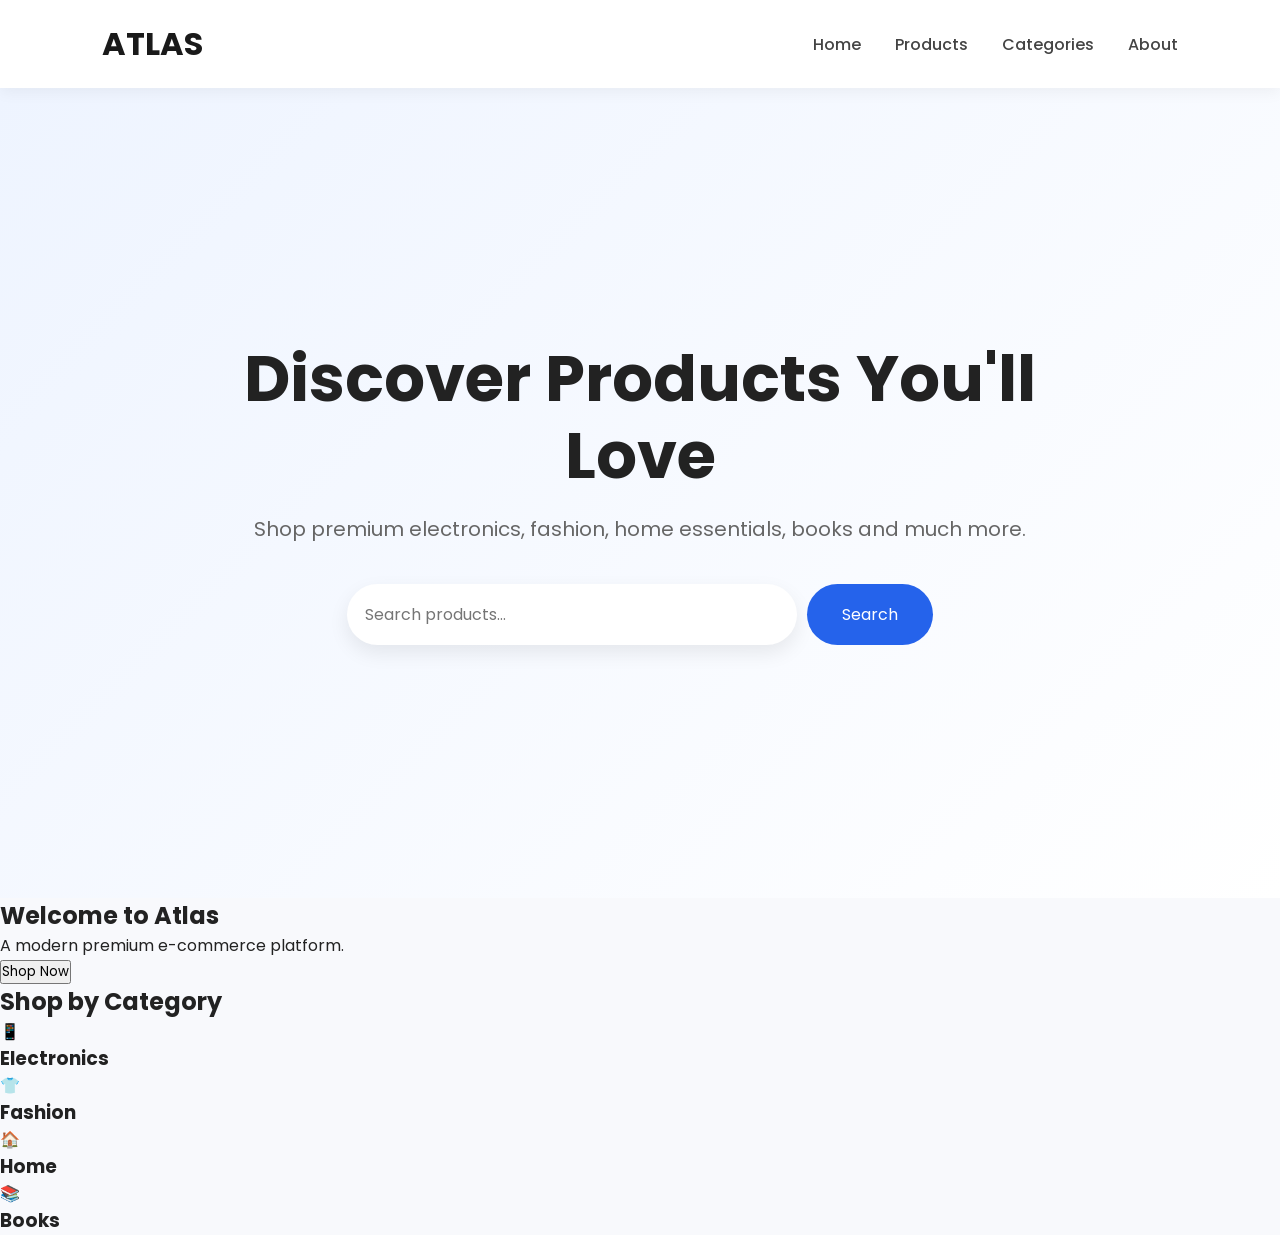
==== index.html @ 816d414a "Add category section with product cards Added a new section for categories with cards for Electronic" ====
<!DOCTYPE html>
<html lang="en">
<head>
    <meta charset="UTF-8">
    <meta name="viewport" content="width=device-width, initial-scale=1.0">
    <title>Atlas</title>

    <link rel="stylesheet" href="style.css">
</head>

<body>

    <header>
        <h1>ATLAS</h1>

        <nav>
            <a href="#">Home</a>
            <a href="#">Products</a>
            <a href="#">Categories</a>
            <a href="#">About</a>
        </nav>
    </header>

    <section class="hero">

    <div class="hero-content">

        <h2>Discover Products You'll Love</h2>

        <p>
            Shop premium electronics, fashion, home essentials, books and much more.
        </p>

        <div class="search-box">
            <input type="text" placeholder="Search products...">
            <button>Search</button>
        </div>

    </div>

</section>

        <h2>Welcome to Atlas</h2>

        <p>
            A modern premium e-commerce platform.
        </p>

        <button>Shop Now</button>

    </section>

</section>

<section class="categories">

    <h2>Shop by Category</h2>

    <div class="category-grid">

        <div class="card">
            <div class="icon">📱</div>
            <h3>Electronics</h3>
        </div>

        <div class="card">
            <div class="icon">👕</div>
            <h3>Fashion</h3>
        </div>

        <div class="card">
            <div class="icon">🏠</div>
            <h3>Home</h3>
        </div>

        <div class="card">
            <div class="icon">📚</div>
            <h3>Books</h3>
        </div>

    </div>

</section>

<script src="script.js"></script>

</body>
</html>
---- style.css ----
/* Google Font */
@import url('https://fonts.googleapis.com/css2?family=Poppins:wght@300;400;500;600;700&display=swap');

*{
    margin:0;
    padding:0;
    box-sizing:border-box;
    font-family:'Poppins',sans-serif;
}

body{
    background:#f8f9fc;
    color:#222;
}

/* Header */

header{
    display:flex;
    justify-content:space-between;
    align-items:center;
    padding:20px 8%;
    background:#ffffff;
    box-shadow:0 4px 15px rgba(0,0,0,.05);
    position:sticky;
    top:0;
}

header h1{
    font-size:32px;
    font-weight:700;
    color:#1a1a1a;
}

nav a{
    text-decoration:none;
    margin-left:30px;
    color:#444;
    font-weight:500;
    transition:.3s;
}

nav a:hover{
    color:#2563eb;
}

/* Hero */

.hero{
    text-align:center;
    padding:120px 20px;
}

.hero h2{
    font-size:56px;
    margin-bottom:20px;
}

.hero p{
    font-size:20px;
    color:#666;
    margin-bottom:35px;
}

.hero button{
    background:#2563eb;
    color:white;
    border:none;
    padding:16px 42px;
    border-radius:50px;
    font-size:18px;
    cursor:pointer;
    transition:.3s;
}

.hero button:hover{
    transform:translateY(-3px);
    box-shadow:0 12px 30px rgba(37,99,235,.25);
}
/* Hero Upgrade */

.hero{
    min-height:90vh;
    display:flex;
    justify-content:center;
    align-items:center;
    text-align:center;
    background:linear-gradient(135deg,#eef4ff,#ffffff);
}

.hero-content{
    width:90%;
    max-width:900px;
}

.hero h2{
    font-size:64px;
    line-height:1.2;
    margin-bottom:20px;
}

.hero p{
    font-size:20px;
    color:#666;
    margin-bottom:40px;
}

.search-box{
    display:flex;
    justify-content:center;
    gap:10px;
    flex-wrap:wrap;
}

.search-box input{
    width:450px;
    max-width:100%;
    padding:18px;
    border:none;
    border-radius:50px;
    box-shadow:0 8px 20px rgba(0,0,0,.08);
    font-size:16px;
    outline:none;
}

.search-box button{
    border:none;
    background:#2563eb;
    color:white;
    padding:18px 35px;
    border-radius:50px;
    cursor:pointer;
    font-size:16px;
    transition:.3s;
}

.search-box button:hover{
    background:#1d4ed8;
    transform:translateY(-2px);
}
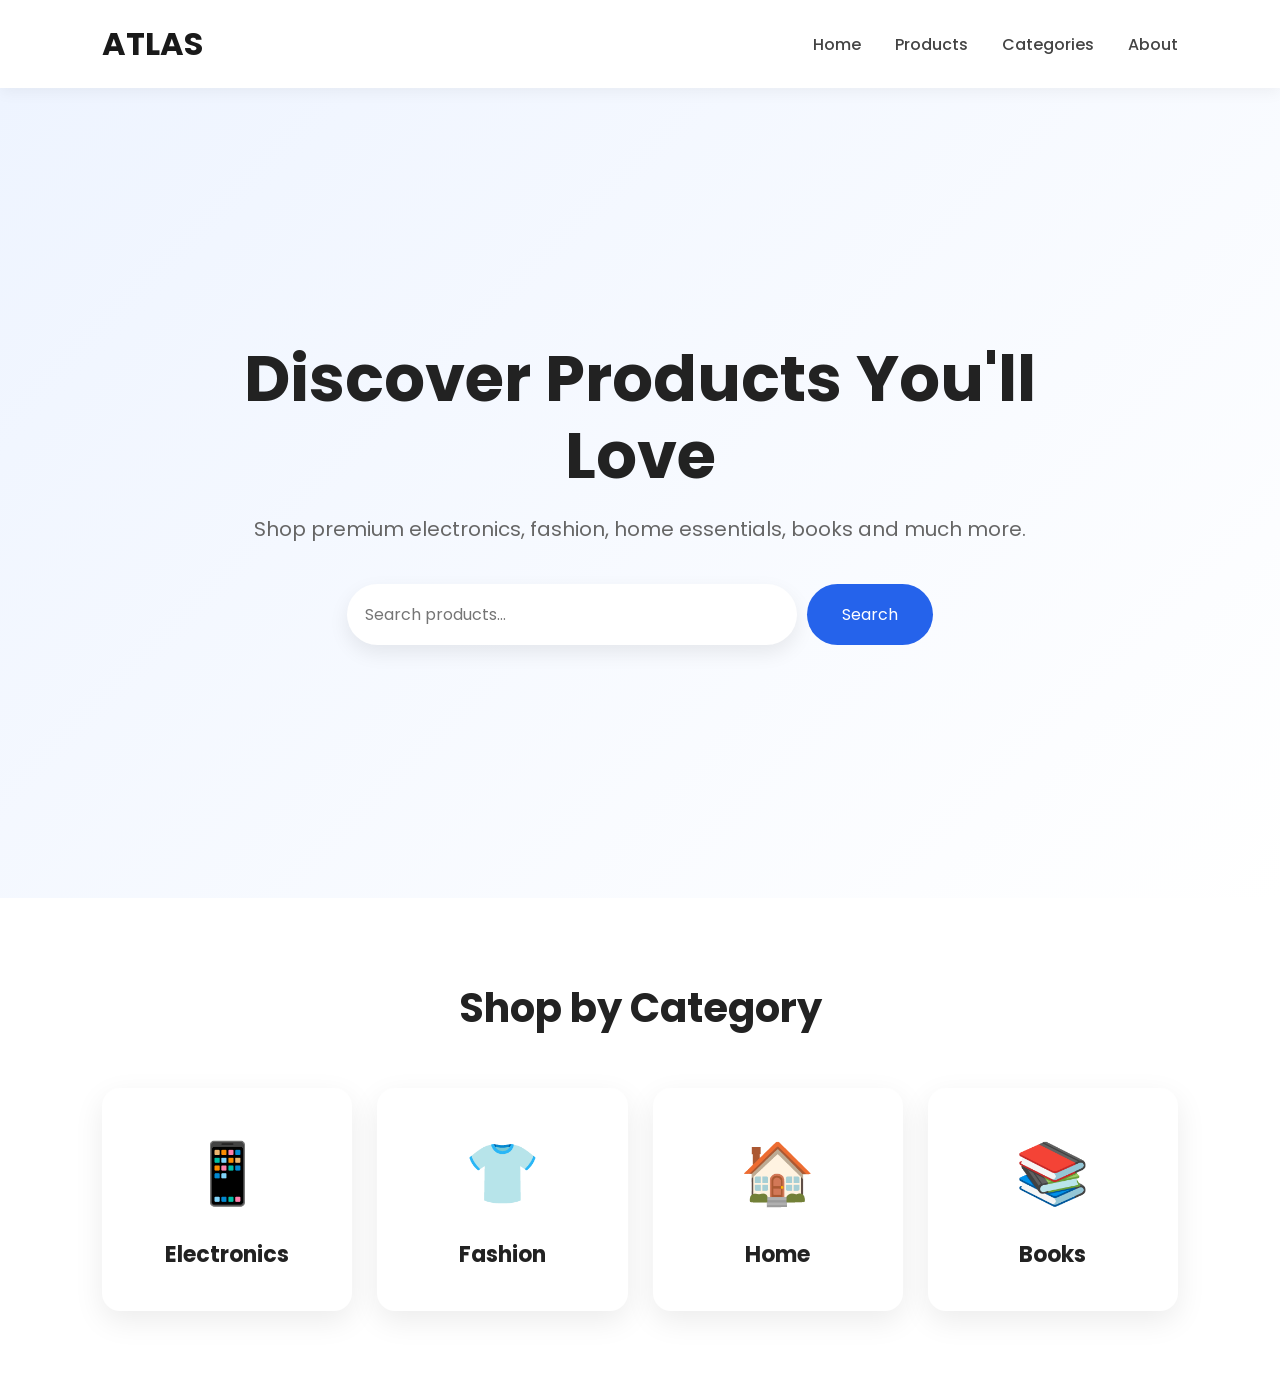
==== commit 3049f284: "Update index.html" ====
--- a/index.html
+++ b/index.html
@@ -1,5 +1,6 @@
 <!DOCTYPE html>
 <html lang="en">
+
 <head>
     <meta charset="UTF-8">
     <meta name="viewport" content="width=device-width, initial-scale=1.0">
@@ -10,7 +11,10 @@
 
 <body>
 
+    <!-- Header -->
+
     <header>
+
         <h1>ATLAS</h1>
 
         <nav>
@@ -19,70 +23,64 @@
             <a href="#">Categories</a>
             <a href="#">About</a>
         </nav>
+
     </header>
+
+    <!-- Hero Section -->
 
     <section class="hero">
 
-    <div class="hero-content">
+        <div class="hero-content">
 
-        <h2>Discover Products You'll Love</h2>
+            <h2>Discover Products You'll Love</h2>
 
-        <p>
-            Shop premium electronics, fashion, home essentials, books and much more.
-        </p>
+            <p>
+                Shop premium electronics, fashion, home essentials, books and much more.
+            </p>
 
-        <div class="search-box">
-            <input type="text" placeholder="Search products...">
-            <button>Search</button>
+            <div class="search-box">
+                <input type="text" placeholder="Search products...">
+                <button>Search</button>
+            </div>
+
         </div>
-
-    </div>
-
-</section>
-
-        <h2>Welcome to Atlas</h2>
-
-        <p>
-            A modern premium e-commerce platform.
-        </p>
-
-        <button>Shop Now</button>
 
     </section>
 
-</section>
+    <!-- Categories -->
 
-<section class="categories">
+    <section class="categories">
 
-    <h2>Shop by Category</h2>
+        <h2>Shop by Category</h2>
 
-    <div class="category-grid">
+        <div class="category-grid">
 
-        <div class="card">
-            <div class="icon">📱</div>
-            <h3>Electronics</h3>
+            <div class="card">
+                <div class="icon">📱</div>
+                <h3>Electronics</h3>
+            </div>
+
+            <div class="card">
+                <div class="icon">👕</div>
+                <h3>Fashion</h3>
+            </div>
+
+            <div class="card">
+                <div class="icon">🏠</div>
+                <h3>Home</h3>
+            </div>
+
+            <div class="card">
+                <div class="icon">📚</div>
+                <h3>Books</h3>
+            </div>
+
         </div>
 
-        <div class="card">
-            <div class="icon">👕</div>
-            <h3>Fashion</h3>
-        </div>
+    </section>
 
-        <div class="card">
-            <div class="icon">🏠</div>
-            <h3>Home</h3>
-        </div>
-
-        <div class="card">
-            <div class="icon">📚</div>
-            <h3>Books</h3>
-        </div>
-
-    </div>
-
-</section>
-
-<script src="script.js"></script>
+    <script src="script.js"></script>
 
 </body>
+
 </html>
--- a/style.css
+++ b/style.css
@@ -138,3 +138,44 @@
     background:#1d4ed8;
     transform:translateY(-2px);
 }
+/* Categories */
+
+.categories{
+    padding:80px 8%;
+    background:white;
+}
+
+.categories h2{
+    text-align:center;
+    font-size:40px;
+    margin-bottom:50px;
+}
+
+.category-grid{
+    display:grid;
+    grid-template-columns:repeat(auto-fit,minmax(220px,1fr));
+    gap:25px;
+}
+
+.card{
+    background:#fff;
+    padding:40px;
+    border-radius:18px;
+    text-align:center;
+    box-shadow:0 10px 30px rgba(0,0,0,.08);
+    transition:.3s;
+    cursor:pointer;
+}
+
+.card:hover{
+    transform:translateY(-8px);
+}
+
+.icon{
+    font-size:60px;
+    margin-bottom:20px;
+}
+
+.card h3{
+    font-size:22px;
+}
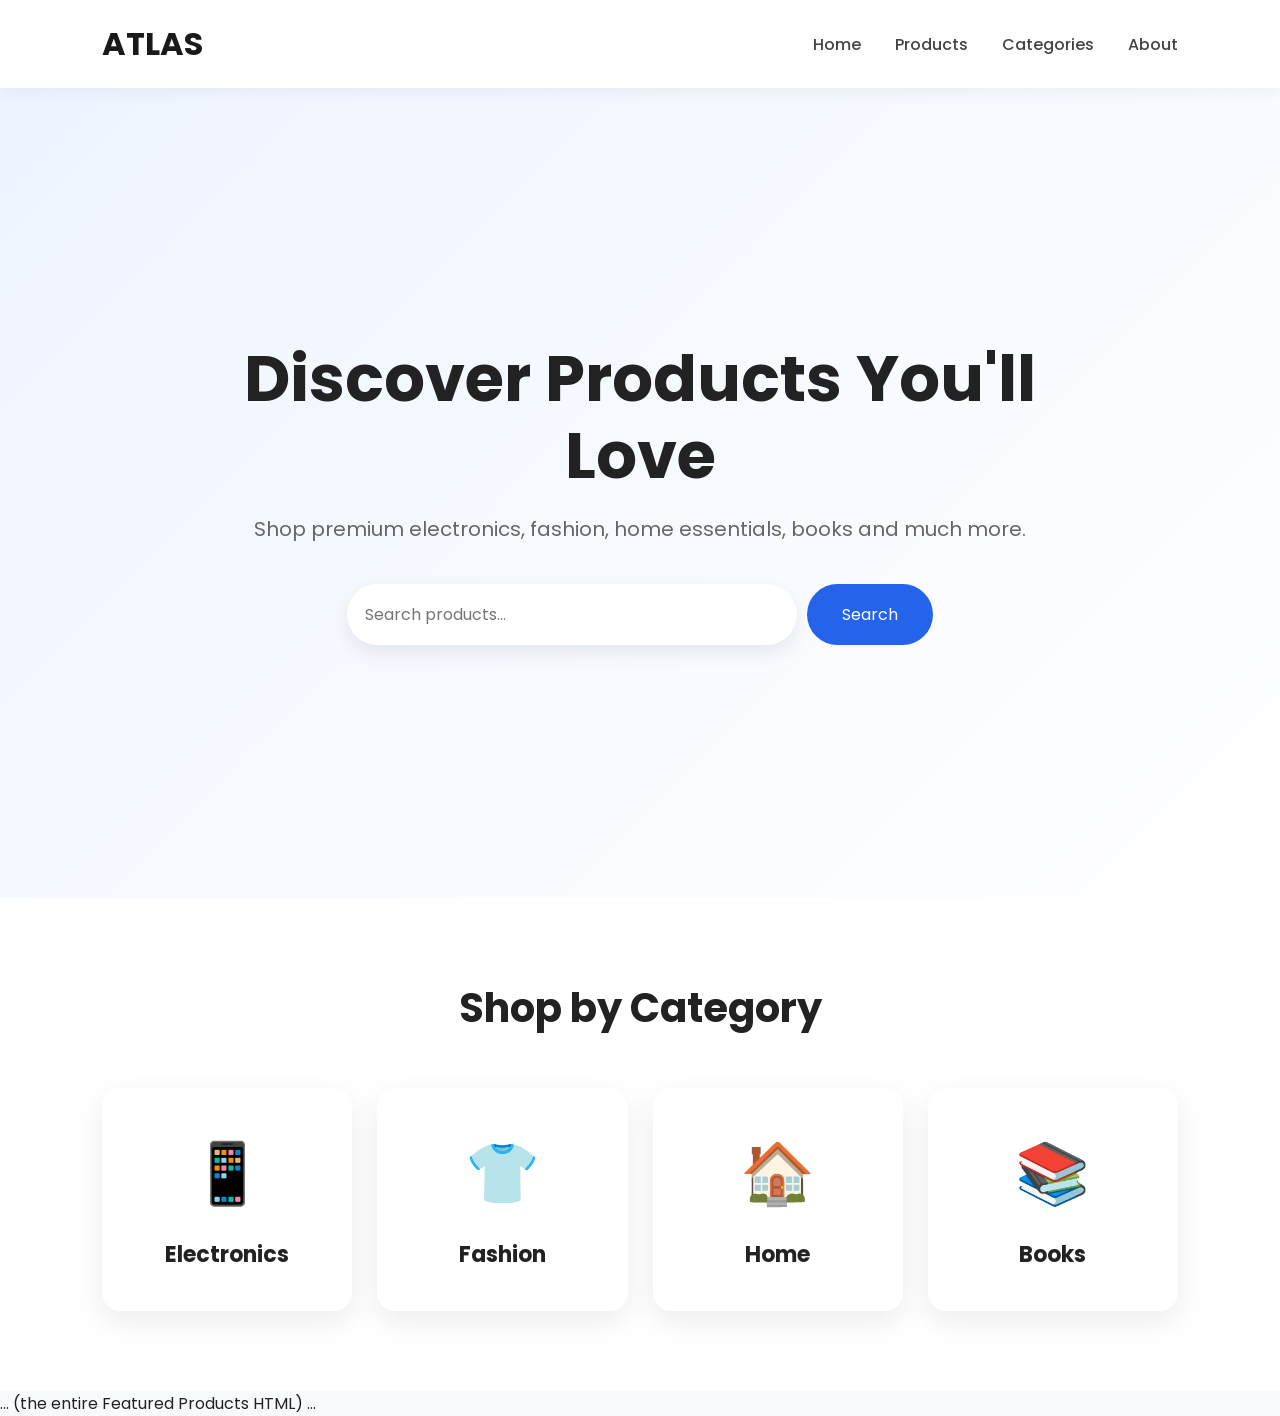
==== commit 53a2c512: "Update index.html" ====
--- a/index.html
+++ b/index.html
@@ -79,6 +79,25 @@
 
     </section>
 
+    <!-- Categories Section -->
+
+</section>
+
+<!-- Featured Products Section -->
+
+<section class="featured-products">
+
+    ...
+    (the entire Featured Products HTML)
+    ...
+
+</section>
+
+<script src="script.js"></script>
+
+</body>
+</html>
+
     <script src="script.js"></script>
 
 </body>
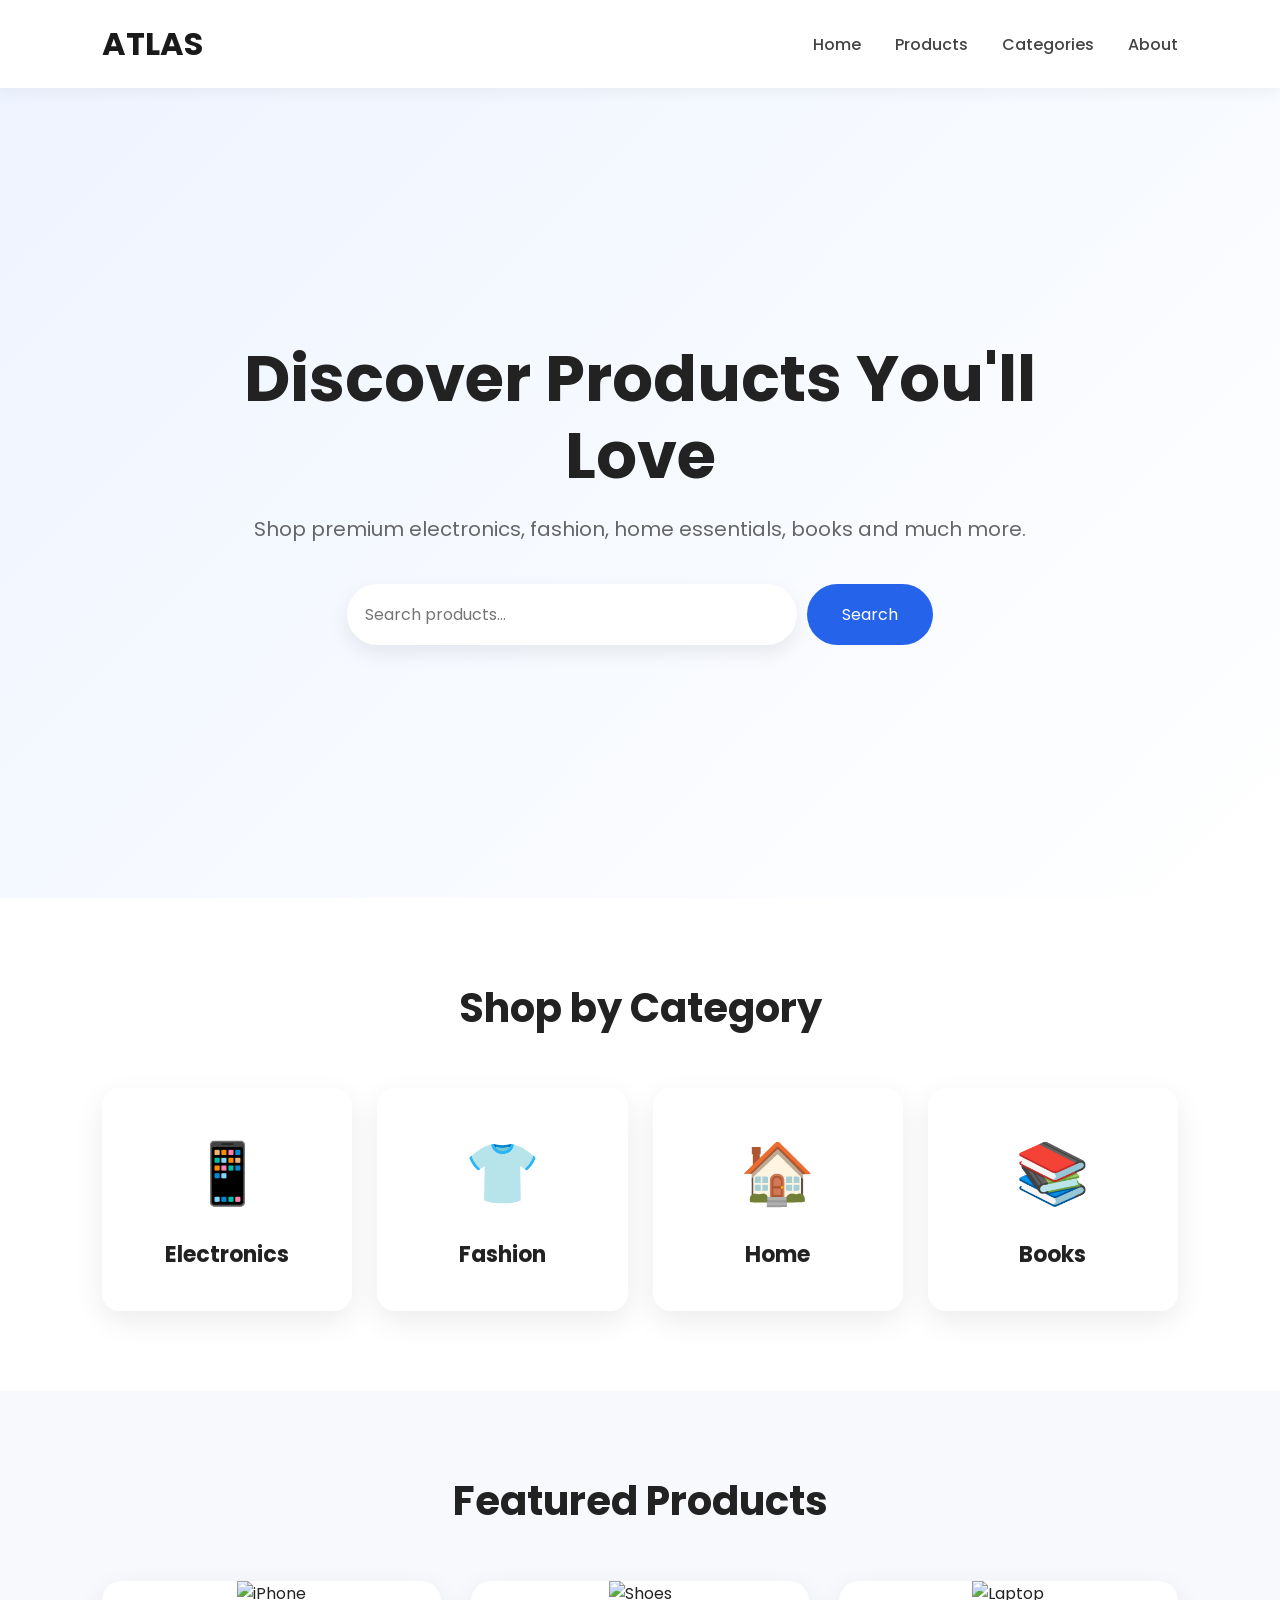
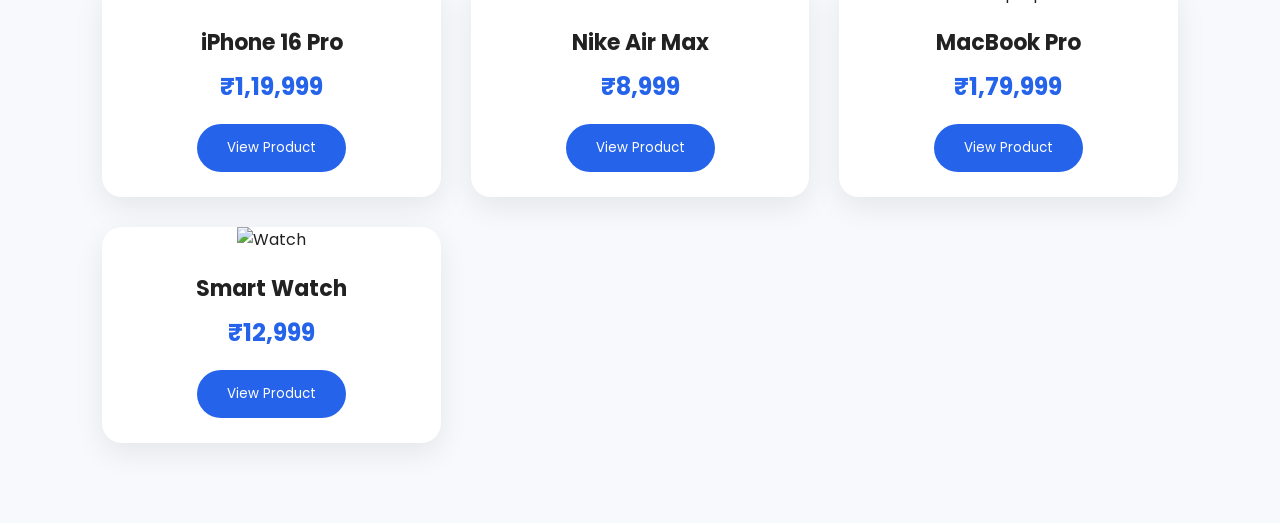
==== commit 31ba2d4d: "Update index.html" ====
--- a/index.html
+++ b/index.html
@@ -47,7 +47,7 @@
 
     </section>
 
-    <!-- Categories -->
+    <!-- Categories Section -->
 
     <section class="categories">
 
@@ -79,24 +79,65 @@
 
     </section>
 
-    <!-- Categories Section -->
+    <!-- Featured Products Section -->
 
-</section>
+    <section class="featured-products">
 
-<!-- Featured Products Section -->
+        <h2>Featured Products</h2>
 
-<section class="featured-products">
+        <div class="product-grid">
 
-    ...
-    (the entire Featured Products HTML)
-    ...
+            <div class="product-card">
 
-</section>
+                <img src="https://images.unsplash.com/photo-1511707171634-5f897ff02aa9?w=500" alt="iPhone">
 
-<script src="script.js"></script>
+                <h3>iPhone 16 Pro</h3>
 
-</body>
-</html>
+                <p class="price">₹1,19,999</p>
+
+                <button>View Product</button>
+
+            </div>
+
+            <div class="product-card">
+
+                <img src="https://images.unsplash.com/photo-1542291026-7eec264c27ff?w=500" alt="Shoes">
+
+                <h3>Nike Air Max</h3>
+
+                <p class="price">₹8,999</p>
+
+                <button>View Product</button>
+
+            </div>
+
+            <div class="product-card">
+
+                <img src="https://images.unsplash.com/photo-1517336714739-489689fd1ca8?w=500" alt="Laptop">
+
+                <h3>MacBook Pro</h3>
+
+                <p class="price">₹1,79,999</p>
+
+                <button>View Product</button>
+
+            </div>
+
+            <div class="product-card">
+
+                <img src="https://images.unsplash.com/photo-1523275335684-37898b6baf30?w=500" alt="Watch">
+
+                <h3>Smart Watch</h3>
+
+                <p class="price">₹12,999</p>
+
+                <button>View Product</button>
+
+            </div>
+
+        </div>
+
+    </section>
 
     <script src="script.js"></script>
 
--- a/style.css
+++ b/style.css
@@ -179,3 +179,67 @@
 .card h3{
     font-size:22px;
 }
+/* Featured Products */
+
+.featured-products{
+    padding:80px 8%;
+    background:#f8f9fc;
+}
+
+.featured-products h2{
+    text-align:center;
+    font-size:40px;
+    margin-bottom:50px;
+}
+
+.product-grid{
+    display:grid;
+    grid-template-columns:repeat(auto-fit,minmax(250px,1fr));
+    gap:30px;
+}
+
+.product-card{
+    background:white;
+    border-radius:20px;
+    overflow:hidden;
+    box-shadow:0 10px 30px rgba(0,0,0,.08);
+    transition:.3s;
+    text-align:center;
+}
+
+.product-card:hover{
+    transform:translateY(-10px);
+}
+
+.product-card img{
+    width:100%;
+    height:250px;
+    object-fit:cover;
+}
+
+.product-card h3{
+    margin:20px 0 10px;
+    font-size:22px;
+}
+
+.price{
+    color:#2563eb;
+    font-size:24px;
+    font-weight:700;
+    margin-bottom:20px;
+}
+
+.product-card button{
+    margin-bottom:25px;
+    padding:14px 30px;
+    border:none;
+    border-radius:50px;
+    background:#2563eb;
+    color:white;
+    cursor:pointer;
+    transition:.3s;
+}
+
+.product-card button:hover{
+    background:#1d4ed8;
+}
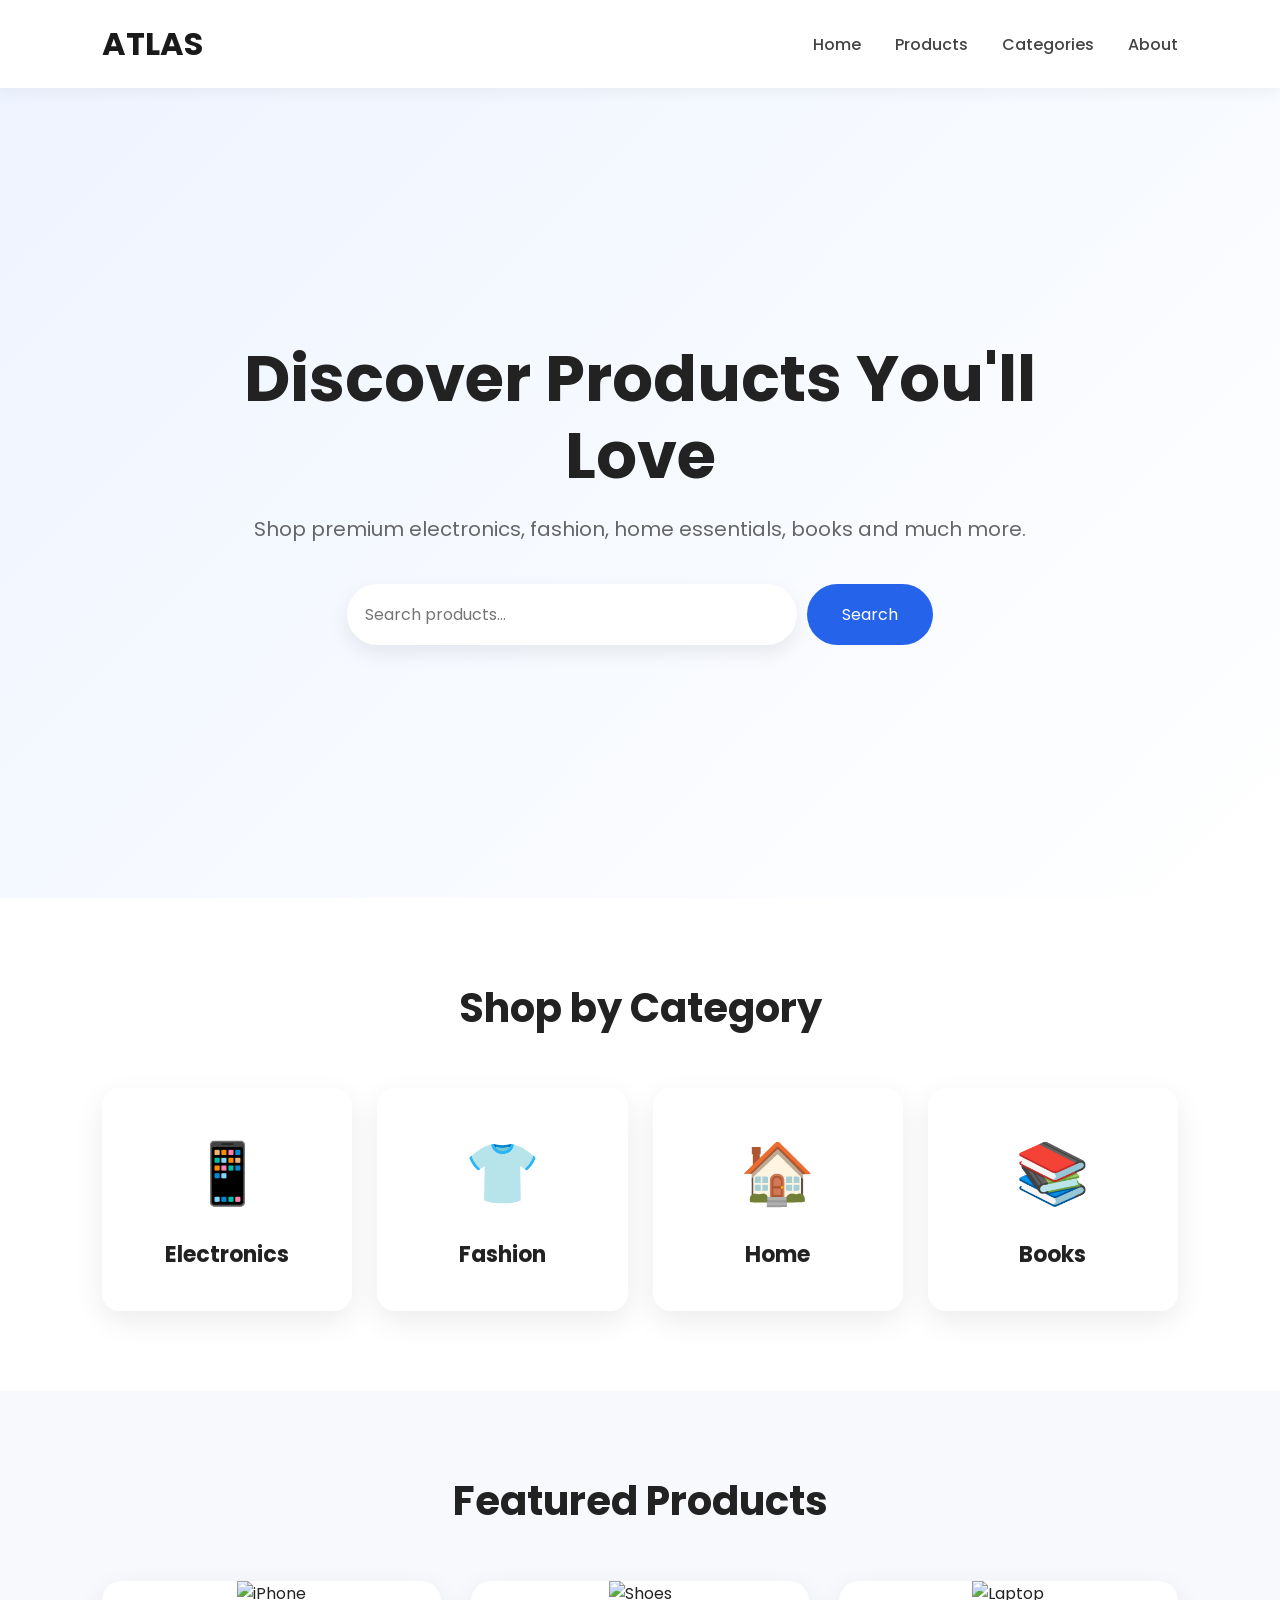
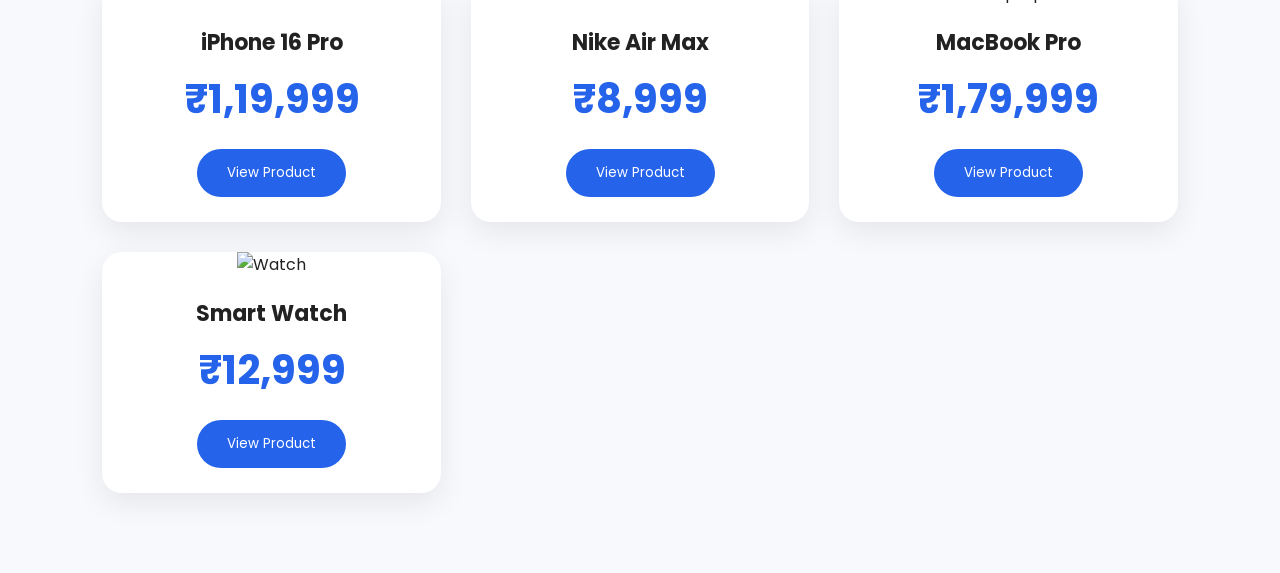
==== commit 090347ae: "Wrap product buttons in anchor tags Updated product buttons to be wrapped in anchor tags for navigat" ====
--- a/index.html
+++ b/index.html
@@ -95,7 +95,11 @@
 
                 <p class="price">₹1,19,999</p>
 
-                <button>View Product</button>
+                <a href="product.html">
+                    
+            <button>View Product</button>
+                    
+            </a>
 
             </div>
 
@@ -107,7 +111,9 @@
 
                 <p class="price">₹8,999</p>
 
-                <button>View Product</button>
+                <a href="product.html">
+    <button>View Product</button>
+</a>
 
             </div>
 
@@ -119,7 +125,9 @@
 
                 <p class="price">₹1,79,999</p>
 
-                <button>View Product</button>
+                <a href="product.html">
+    <button>View Product</button>
+</a>
 
             </div>
 
@@ -131,7 +139,11 @@
 
                 <p class="price">₹12,999</p>
 
-                <button>View Product</button>
+                <a href="product.html"> 
+                    
+                  <button>View Product</button>
+                    
+                </a>
 
             </div>
 
--- a/style.css
+++ b/style.css
@@ -243,3 +243,204 @@
 .product-card button:hover{
     background:#1d4ed8;
 }
+/* =========================
+   PRODUCT PAGE
+========================= */
+
+.product-container {
+    max-width: 1200px;
+    margin: 50px auto;
+    padding: 20px;
+    display: flex;
+    gap: 60px;
+    align-items: flex-start;
+}
+
+.product-gallery {
+    flex: 1;
+}
+
+.product-gallery img {
+    width: 100%;
+    border-radius: 20px;
+    background: #f8f9fa;
+    padding: 20px;
+    box-shadow: 0 10px 30px rgba(0,0,0,.08);
+    transition: .3s;
+}
+
+.product-gallery img:hover {
+    transform: scale(1.03);
+}
+
+.product-details {
+    flex: 1;
+}
+
+.badge {
+    display: inline-block;
+    background: #2563eb;
+    color: white;
+    padding: 8px 16px;
+    border-radius: 999px;
+    font-size: 14px;
+    font-weight: bold;
+    margin-bottom: 15px;
+}
+
+.product-details h1 {
+    font-size: 38px;
+    margin-bottom: 10px;
+}
+
+.rating {
+    color: #f59e0b;
+    font-size: 18px;
+    margin-bottom: 15px;
+}
+
+.rating span {
+    color: #666;
+    font-size: 15px;
+}
+
+.price {
+    font-size: 40px;
+    color: #2563eb;
+    margin-bottom: 20px;
+}
+
+.stock {
+    color: green;
+    font-weight: bold;
+    margin-bottom: 20px;
+}
+
+.delivery {
+    background: #f8f9fa;
+    border-radius: 15px;
+    padding: 20px;
+    margin-bottom: 25px;
+}
+
+.delivery p {
+    margin: 10px 0;
+}
+
+.quantity label {
+    display: block;
+    font-weight: bold;
+    margin-bottom: 10px;
+}
+
+.qty-box {
+    display: inline-flex;
+    border: 1px solid #ddd;
+    border-radius: 10px;
+    overflow: hidden;
+    margin-bottom: 30px;
+}
+
+.qty-box button {
+    width: 45px;
+    height: 45px;
+    border: none;
+    background: #f3f4f6;
+    cursor: pointer;
+    font-size: 20px;
+}
+
+.qty-box span {
+    width: 50px;
+    display: flex;
+    justify-content: center;
+    align-items: center;
+    font-weight: bold;
+}
+
+.buttons {
+    display: flex;
+    gap: 20px;
+    margin-bottom: 40px;
+}
+
+.cart-btn,
+.buy-btn {
+    flex: 1;
+    padding: 16px;
+    border: none;
+    border-radius: 12px;
+    font-size: 17px;
+    font-weight: bold;
+    cursor: pointer;
+    transition: .3s;
+}
+
+.cart-btn {
+    background: #2563eb;
+    color: white;
+}
+
+.buy-btn {
+    background: #111827;
+    color: white;
+}
+
+.cart-btn:hover,
+.buy-btn:hover {
+    transform: translateY(-3px);
+    box-shadow: 0 10px 20px rgba(0,0,0,.15);
+}
+
+.description {
+    max-width: 1200px;
+    margin: 40px auto;
+    padding: 30px;
+    background: white;
+    border-radius: 20px;
+    box-shadow: 0 8px 25px rgba(0,0,0,.06);
+}
+
+.description h2 {
+    margin-bottom: 20px;
+}
+
+.description p,
+.description li {
+    line-height: 1.8;
+    color: #555;
+}
+
+.description ul {
+    padding-left: 20px;
+}
+
+.logo {
+    text-decoration: none;
+    color: inherit;
+}
+
+/* =========================
+   MOBILE
+========================= */
+
+@media (max-width: 768px) {
+
+.product-container {
+    flex-direction: column;
+    gap: 30px;
+}
+
+.buttons {
+    flex-direction: column;
+}
+
+.product-details h1 {
+    font-size: 30px;
+}
+
+.price {
+    font-size: 32px;
+}
+
+}
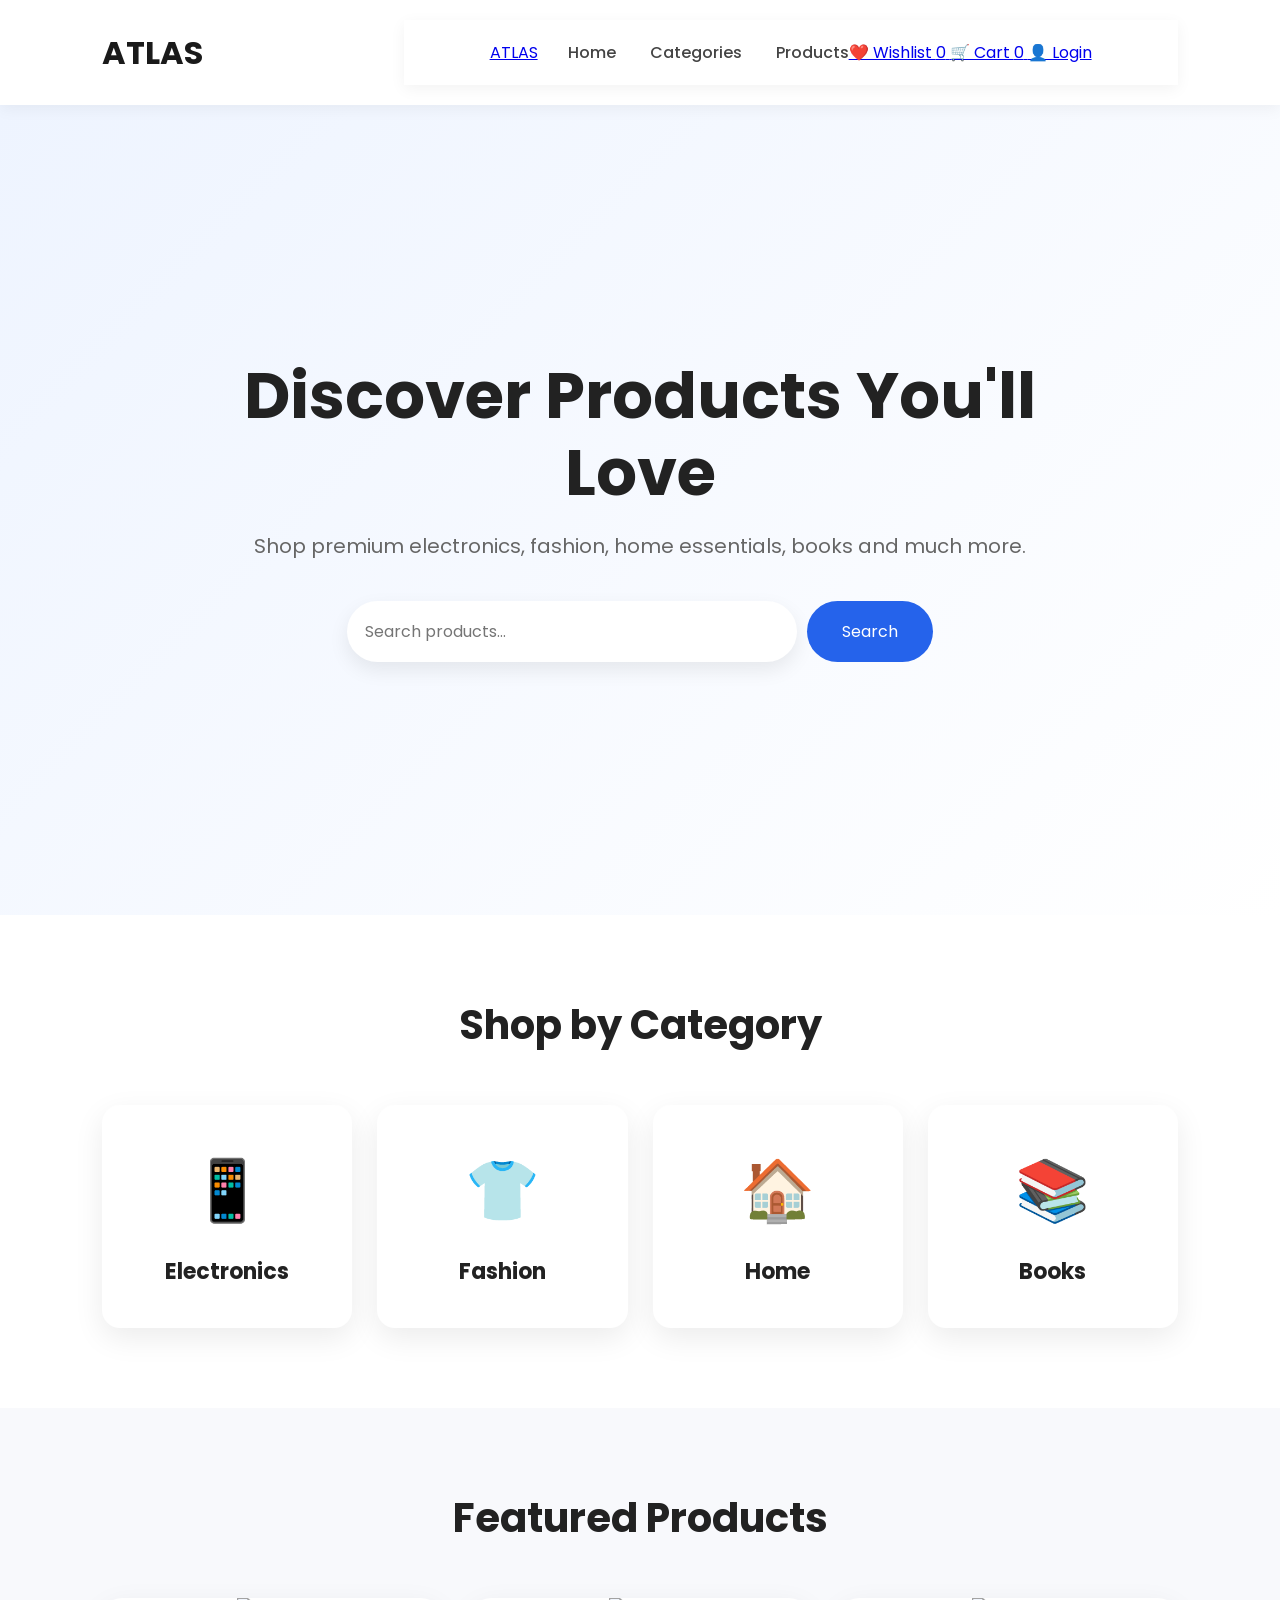
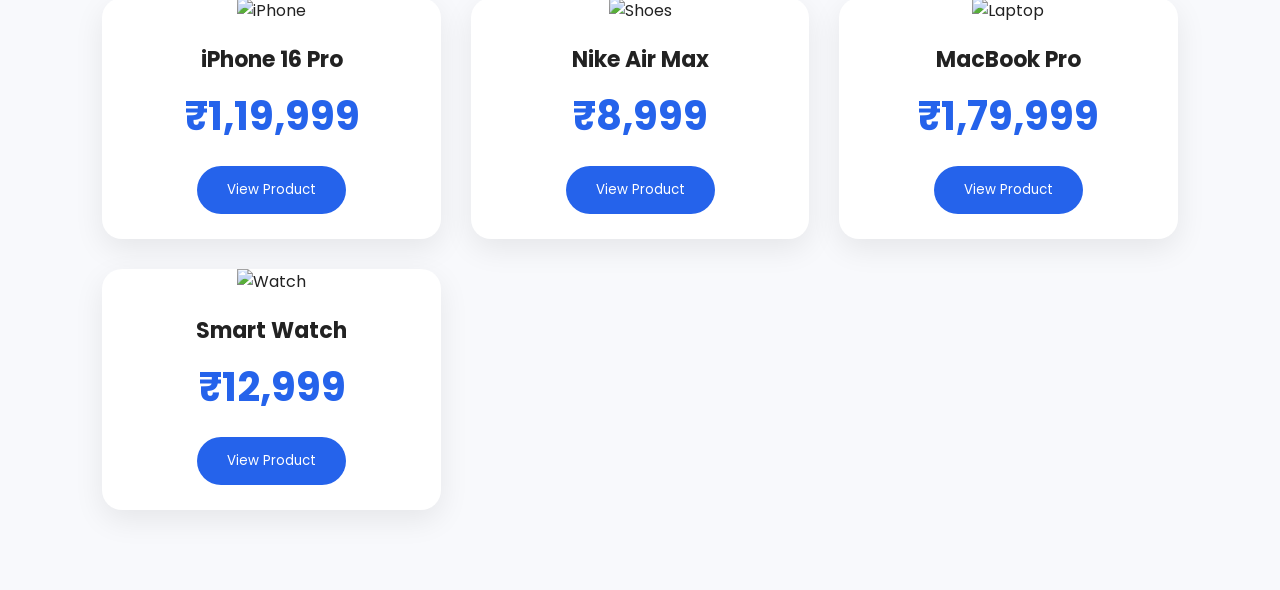
==== commit 2fe3ec72: "Update index.html" ====
--- a/index.html
+++ b/index.html
@@ -17,12 +17,37 @@
 
         <h1>ATLAS</h1>
 
-        <nav>
-            <a href="#">Home</a>
-            <a href="#">Products</a>
-            <a href="#">Categories</a>
-            <a href="#">About</a>
-        </nav>
+       <header class="main-header">
+
+    <div class="logo">
+        <a href="index.html">ATLAS</a>
+    </div>
+
+    <nav class="main-nav">
+        <a href="index.html">Home</a>
+        <a href="#">Categories</a>
+        <a href="#">Products</a>
+    </nav>
+
+    <div class="header-actions">
+
+        <a href="wishlist.html" class="nav-icon">
+            ❤️ Wishlist
+            <span id="wishlist-count">0</span>
+        </a>
+
+        <a href="cart.html" class="nav-icon">
+            🛒 Cart
+            <span id="cart-count">0</span>
+        </a>
+
+        <a href="login.html" class="nav-icon">
+            👤 Login
+        </a>
+
+    </div>
+
+</header>
 
     </header>
 
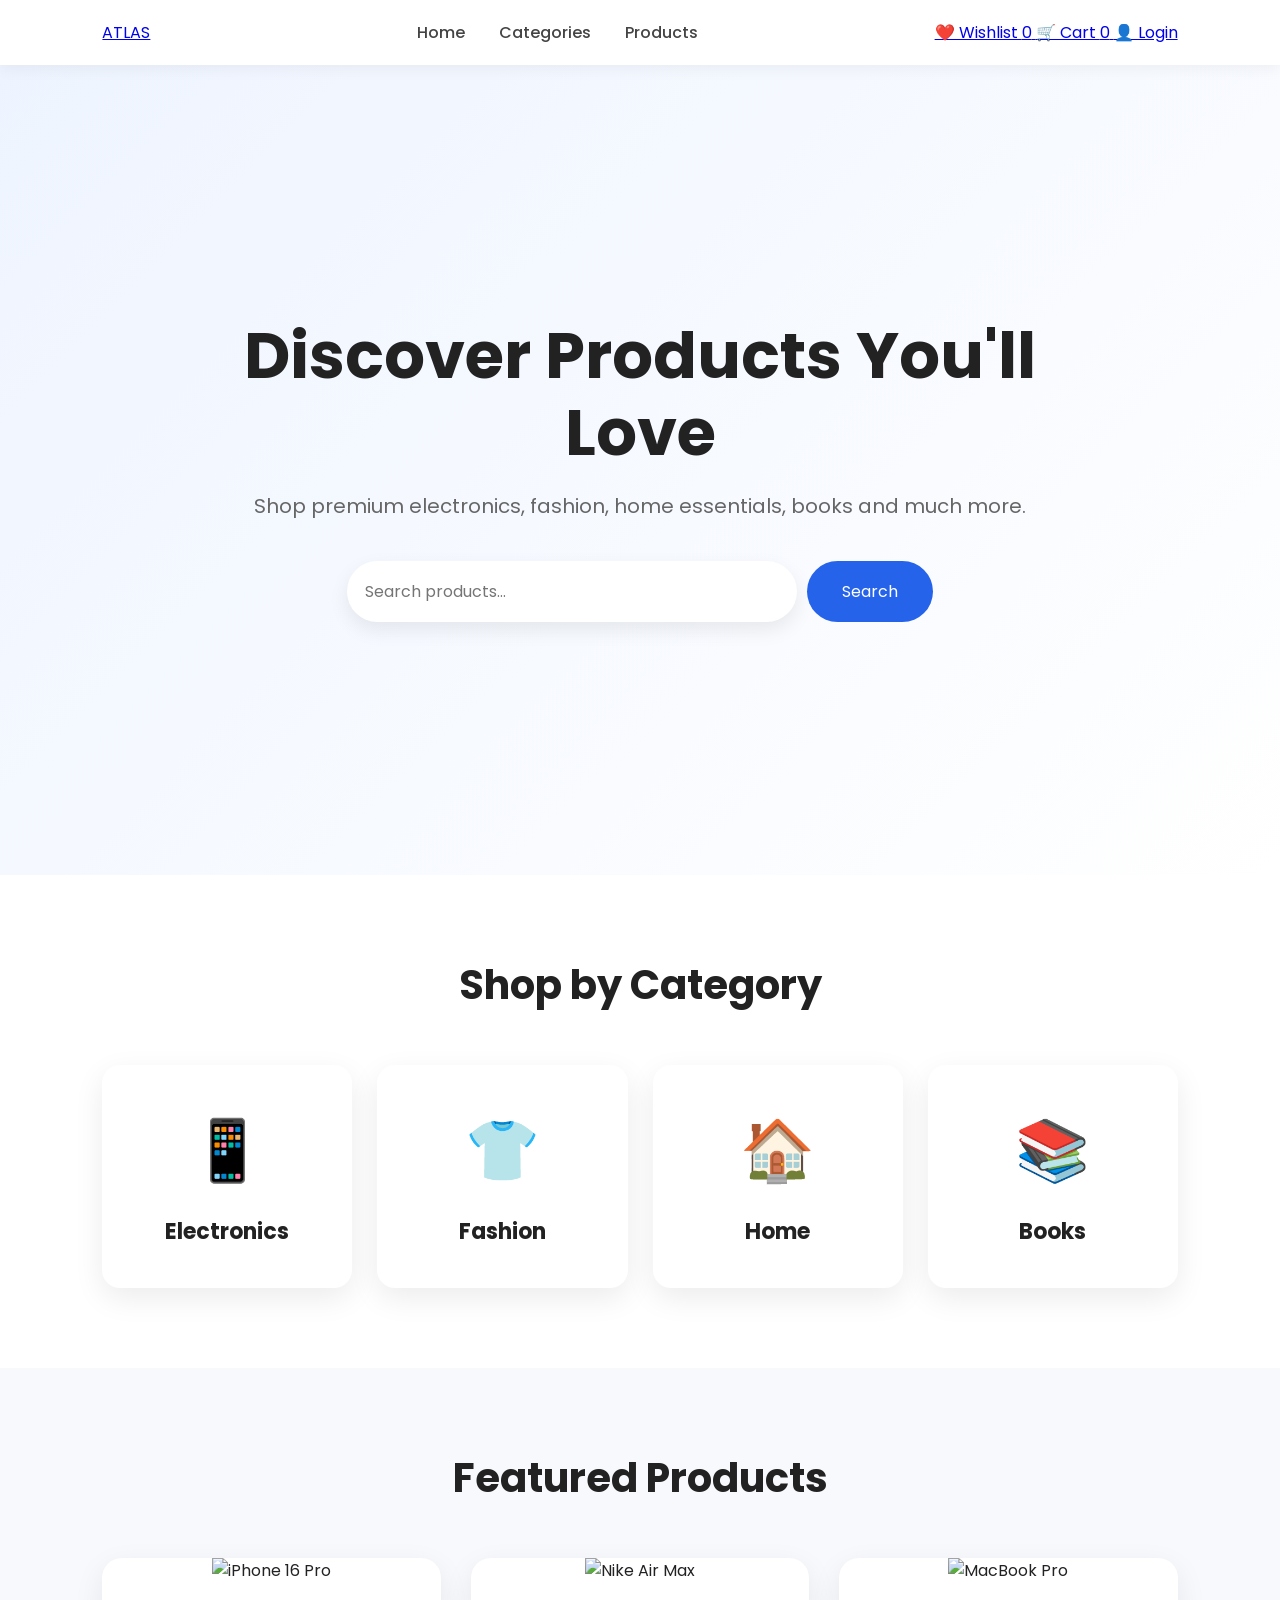
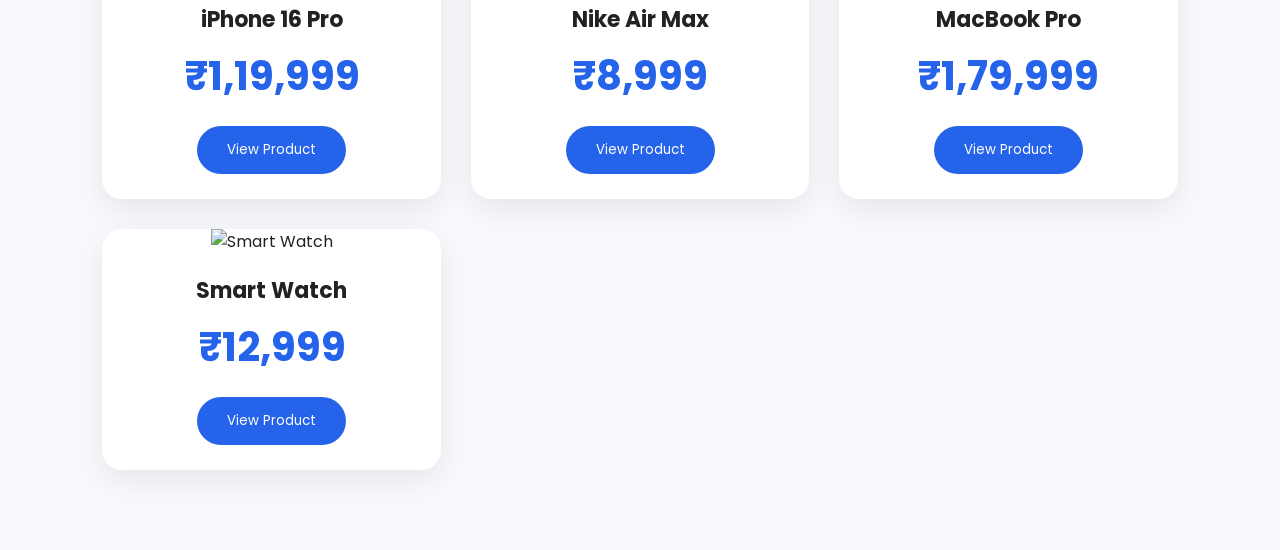
==== commit 96d6a349: "Refactor header and product section in index.html" ====
--- a/index.html
+++ b/index.html
@@ -13,41 +13,35 @@
 
     <!-- Header -->
 
-    <header>
+    <header class="main-header">
 
-        <h1>ATLAS</h1>
+        <div class="logo">
+            <a href="index.html">ATLAS</a>
+        </div>
 
-       <header class="main-header">
+        <nav class="main-nav">
+            <a href="index.html">Home</a>
+            <a href="#">Categories</a>
+            <a href="#">Products</a>
+        </nav>
 
-    <div class="logo">
-        <a href="index.html">ATLAS</a>
-    </div>
+        <div class="header-actions">
 
-    <nav class="main-nav">
-        <a href="index.html">Home</a>
-        <a href="#">Categories</a>
-        <a href="#">Products</a>
-    </nav>
+            <a href="wishlist.html" class="nav-icon">
+                ❤️ Wishlist
+                <span id="wishlist-count">0</span>
+            </a>
 
-    <div class="header-actions">
+            <a href="cart.html" class="nav-icon">
+                🛒 Cart
+                <span id="cart-count">0</span>
+            </a>
 
-        <a href="wishlist.html" class="nav-icon">
-            ❤️ Wishlist
-            <span id="wishlist-count">0</span>
-        </a>
+            <a href="login.html" class="nav-icon">
+                👤 Login
+            </a>
 
-        <a href="cart.html" class="nav-icon">
-            🛒 Cart
-            <span id="cart-count">0</span>
-        </a>
-
-        <a href="login.html" class="nav-icon">
-            👤 Login
-        </a>
-
-    </div>
-
-</header>
+        </div>
 
     </header>
 
@@ -104,7 +98,7 @@
 
     </section>
 
-    <!-- Featured Products Section -->
+    <!-- Featured Products -->
 
     <section class="featured-products">
 
@@ -114,60 +108,56 @@
 
             <div class="product-card">
 
-                <img src="https://images.unsplash.com/photo-1511707171634-5f897ff02aa9?w=500" alt="iPhone">
+                <img src="https://images.unsplash.com/photo-1511707171634-5f897ff02aa9?w=500" alt="iPhone 16 Pro">
 
                 <h3>iPhone 16 Pro</h3>
 
                 <p class="price">₹1,19,999</p>
 
                 <a href="product.html">
-                    
-            <button>View Product</button>
-                    
-            </a>
+                    <button>View Product</button>
+                </a>
 
             </div>
 
             <div class="product-card">
 
-                <img src="https://images.unsplash.com/photo-1542291026-7eec264c27ff?w=500" alt="Shoes">
+                <img src="https://images.unsplash.com/photo-1542291026-7eec264c27ff?w=500" alt="Nike Air Max">
 
                 <h3>Nike Air Max</h3>
 
                 <p class="price">₹8,999</p>
 
                 <a href="product.html">
-    <button>View Product</button>
-</a>
+                    <button>View Product</button>
+                </a>
 
             </div>
 
             <div class="product-card">
 
-                <img src="https://images.unsplash.com/photo-1517336714739-489689fd1ca8?w=500" alt="Laptop">
+                <img src="https://images.unsplash.com/photo-1517336714739-489689fd1ca8?w=500" alt="MacBook Pro">
 
                 <h3>MacBook Pro</h3>
 
                 <p class="price">₹1,79,999</p>
 
                 <a href="product.html">
-    <button>View Product</button>
-</a>
+                    <button>View Product</button>
+                </a>
 
             </div>
 
             <div class="product-card">
 
-                <img src="https://images.unsplash.com/photo-1523275335684-37898b6baf30?w=500" alt="Watch">
+                <img src="https://images.unsplash.com/photo-1523275335684-37898b6baf30?w=500" alt="Smart Watch">
 
                 <h3>Smart Watch</h3>
 
                 <p class="price">₹12,999</p>
 
-                <a href="product.html"> 
-                    
-                  <button>View Product</button>
-                    
+                <a href="product.html">
+                    <button>View Product</button>
                 </a>
 
             </div>
